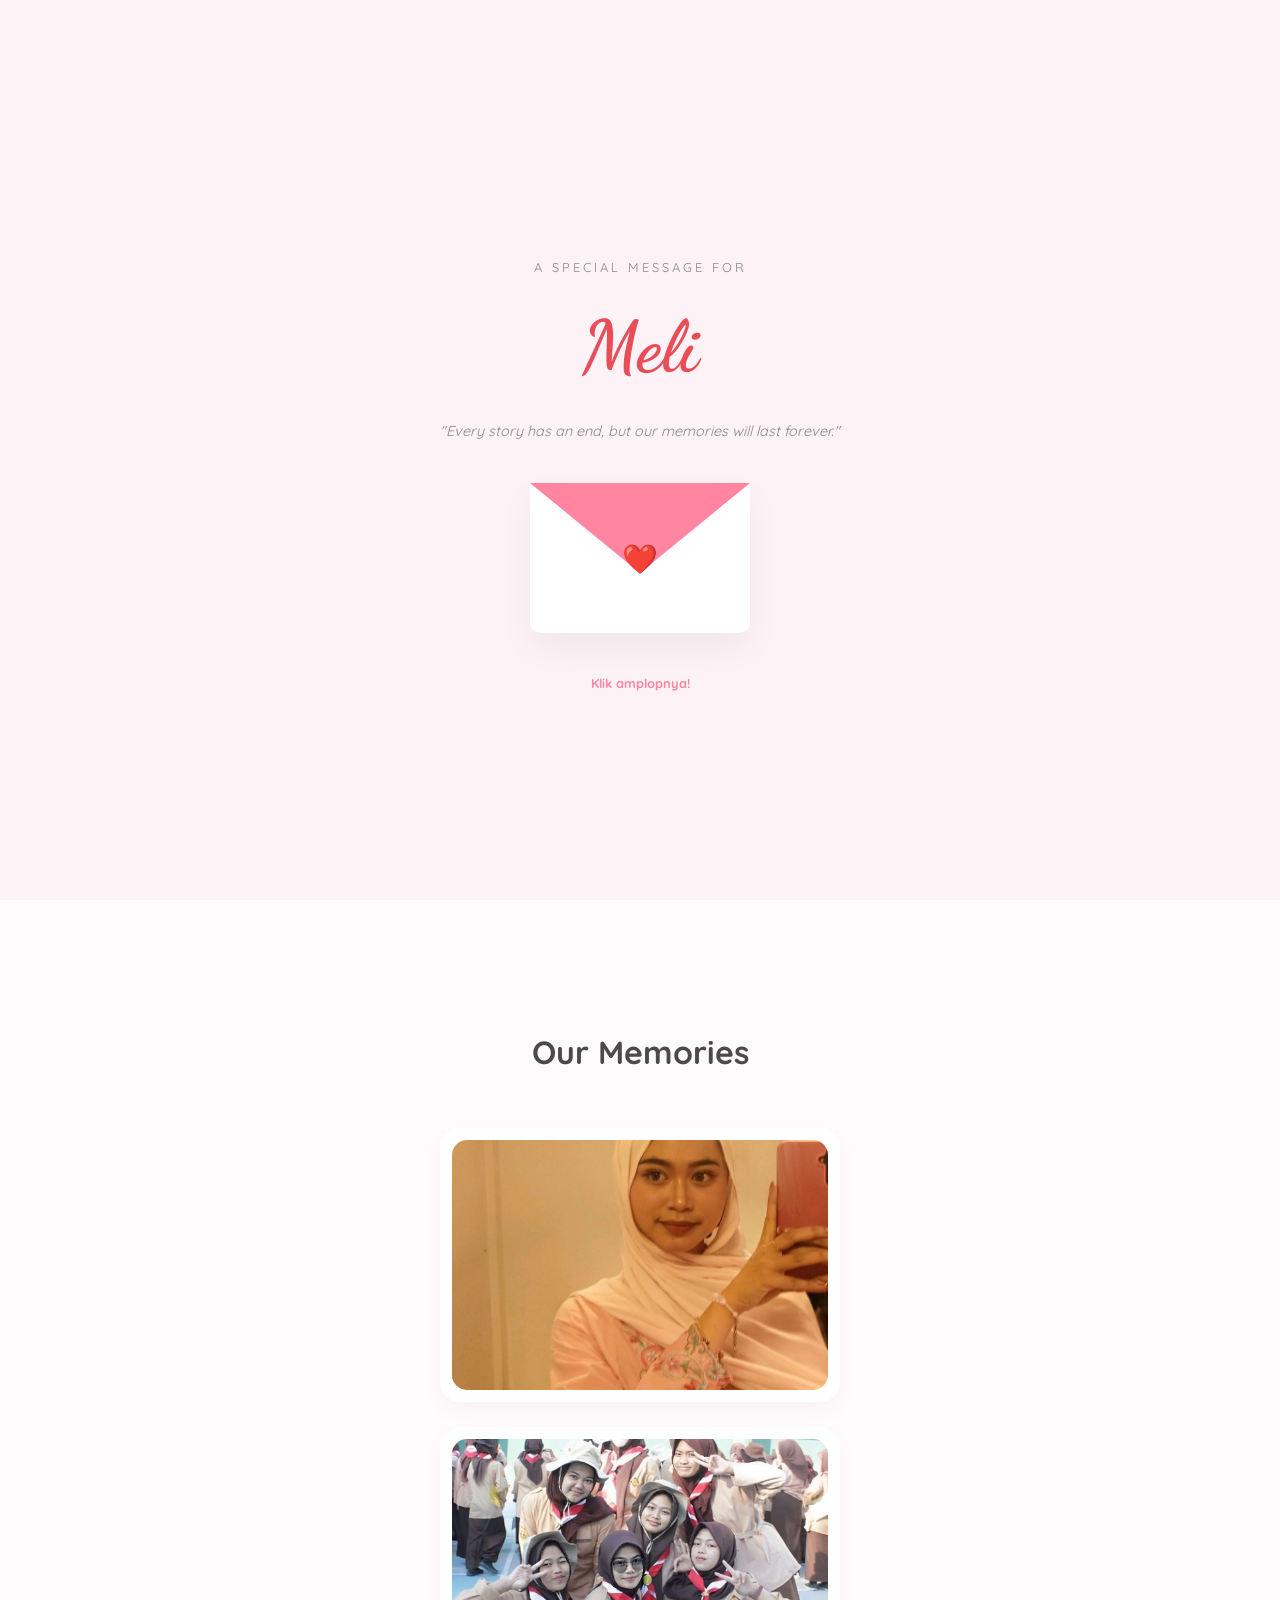
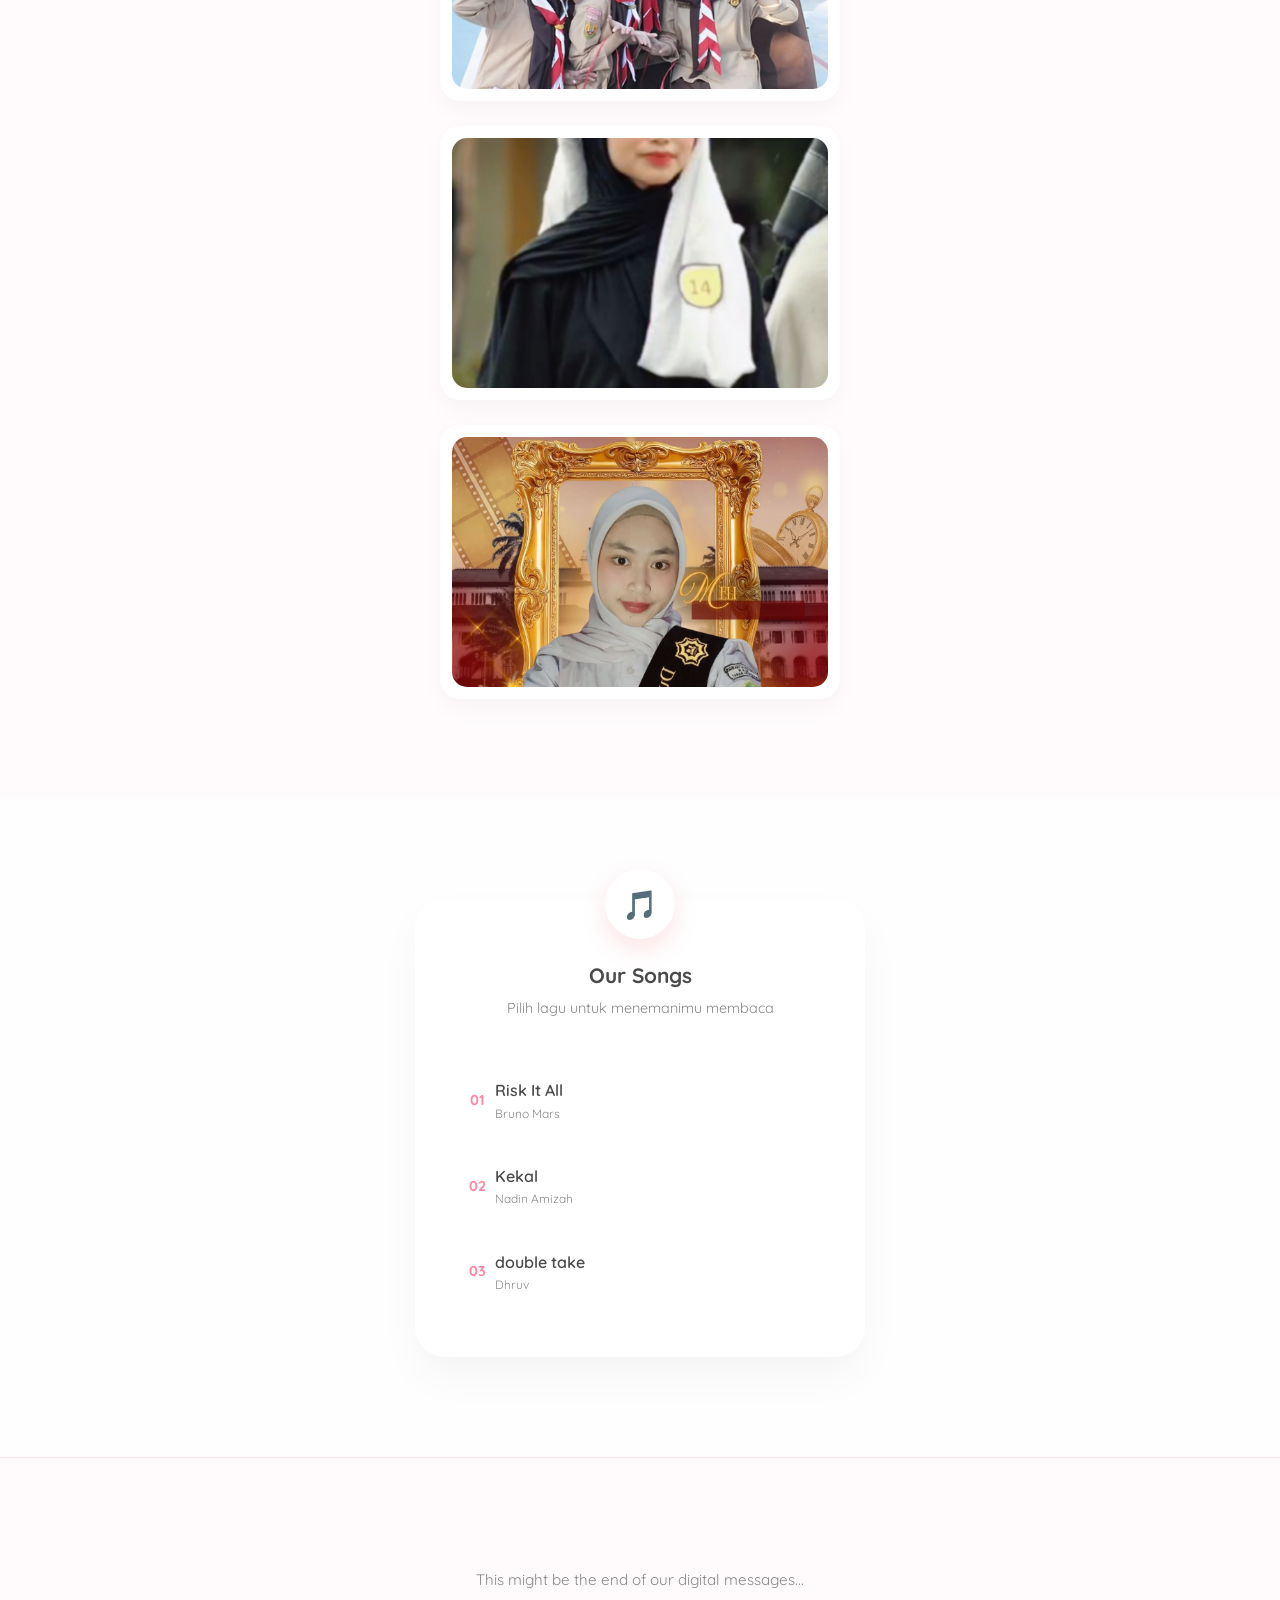
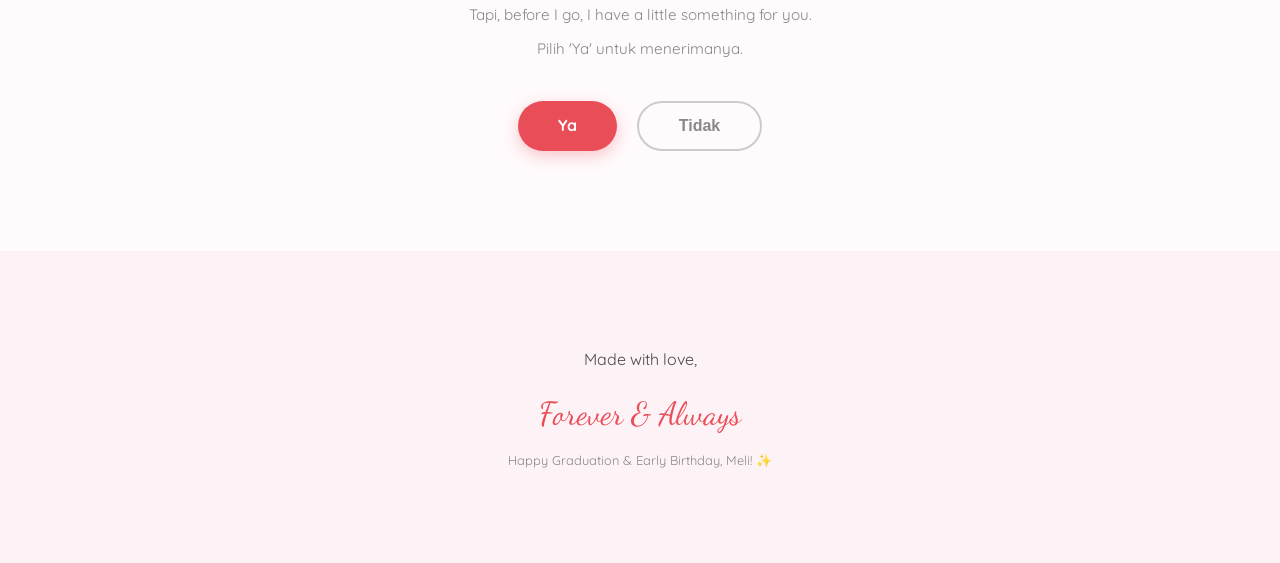
==== index.html @ a2db5033 "Add files via upload" ====
<!DOCTYPE html>
<html lang="id">
<head>
    <meta charset="UTF-8">
    <meta name="viewport" content="width=device-width, initial-scale=1.0">
    <title>A Special Message for Meli</title>
    
    <link rel="stylesheet" href="style.css">
    
    <link href="https://fonts.googleapis.com/css2?family=Dancing+Script:wght@700&family=Quicksand:wght@300;500;700&display=swap" rel="stylesheet">
</head>
<body>

    <section class="hero">
        <div class="content">
            <p class="subtitle">A SPECIAL MESSAGE FOR</p>
            <h1>Meli</h1>
            <p class="quote">"Every story has an end, but our memories will last forever."</p>
            
            <div class="envelope-wrapper" id="envelope">
                <div class="heart">❤️</div>
                <div class="letter">
                    <div class="letter-content">
    <h3>Dear Meli,</h3>
    
    <p>First of all, <b>Happy Graduation!</b> 🎉 Akhirnya ya, satu bab besar dalam hidupmu resmi selesai hari ini. Aku bener-bener bangga liat perjuanganmu, especially pas kamu lagi pusing-pusingnya ngurusin sidang KTI P2SM kemarin. You did it, and you did it wonderfully!</p>
    
    <p>Tadi aku baru aja liat jadwal sidang kelulusanmu, and I realized it's on May 4th—tepat di hari ulang tahunmu. So, double congratulations! <b>Happy Birthday and Happy Graduation!</b> I hope your new age brings you so much joy, love, and all the beautiful things you’ve been dreaming of.</p>

    <p>Please remember this: <b>You are always a winner.</b> Kamu perempuan yang sangat baik, Mel. Meskipun seringkali ada orang yang menyakitimu, I truly believe you are strong enough to face everything. You have that spark in you that no one can put out.</p>
    
    <p>I also want to say I'm sorry... Maaf karena aku sempat mengecewakanmu dengan belum bisa mengungkapkan siapa identitasku sebenarnya. And I'm sorry if I can only give you flowers and chocolates for now. I hope they can at least make you smile today.</p>

    <p>I know, <i>you don't have to know who I am, and you don't even have to remember me.</i> Kamu punya masa depan yang luar biasa cerah di depan sana, and I truly believe you'll achieve great things. Aku pun sama, I’ll be fighting for my own path too.</p>
    
    <p>But please know that <b>I will never forget you.</b> Semoga takdir is kind enough to let our paths cross again someday, di saat kita berdua udah jadi versi terbaik dari diri kita masing-masing. And who knows? Maybe then, fate will finally be on our side.</p>
    
    <p class="signature" style="font-style: italic; color: #ff85a1; margin-top: 25px; text-align: right;">
        Take care of yourself, Mel. <br>
        Your Secret Admin, signing off.
    </p>
</div>
                </div>
            </div>
            
            <p class="instruction">Klik amplopnya!</p>
        </div>
    </section>

    <section class="memories" id="memories">
        <h2>Our Memories</h2>
        <div class="photo-gallery">
            <div class="photo-card"><img src="meli\memori 1.jpg" alt="Memory 1"></div>
            <div class="photo-card"><img src="meli\memori 2.jpg" alt="Memory 2"></div>
            <div class="photo-card"><img src="meli\memori 3.png" alt="Memory 3"></div>
            <div class="photo-card"><img src="meli\memori 4.jpg" alt="Memory 4"></div>
        </div>
    </section>

    <section class="songs" id="songs">
        <div class="playlist-container">
            <div class="playlist-header">
                <div class="icon-circle">🎵</div>
                <h3>Our Songs</h3>
                <p>Pilih lagu untuk menemanimu membaca</p>
            </div>
            
            <div class="song-list">
                <div class="song-item" onclick="playAudio('Risk It All_spotdown.org.mp3', this)">
                    <div class="song-index">01</div>
                    <div class="song-details">
                        <span class="song-title">Risk It All</span>
                        <span class="song-artist">Bruno Mars</span>
                    </div>
                    <div class="play-indicator">▶</div>
                </div>

                <div class="song-item" onclick="playAudio('Kekal_spotdown.org.mp3', this)">
                    <div class="song-index">02</div>
                    <div class="song-details">
                        <span class="song-title">Kekal</span>
                        <span class="song-artist">Nadin Amizah</span>
                    </div>
                    <div class="play-indicator">▶</div>
                </div>
                
                <div class="song-item" onclick="playAudio('double take_spotdown.org.mp3', this)">
                    <div class="song-index">03</div>
                    <div class="song-details">
                        <span class="song-title">double take</span>
                        <span class="song-artist">Dhruv</span>
                    </div>
                    <div class="play-indicator">▶</div>
                </div>
            </div>
        </div>
    </section>

    <section class="closure-section">
        <div class="content">
            <p>This might be the end of our digital messages...</p>
            <p>Tapi, before I go, I have a little something for you.</p>
            <p>Pilih 'Ya' untuk menerimanya.</p>
            
            <div class="action-buttons">
                <a href="cinta.html" class="btn btn-yes">Ya</a>
                <button class="btn btn-no" onclick="alert('Think twice, Meli... Don\'t say no just yet.')">Tidak</button>
            </div>
        </div>
    </section>

    <audio id="mainAudio"></audio>

    <footer class="footer">
        <p>Made with love,</p>
        <p class="brand">Forever & Always</p>
        <p class="grad-text">Happy Graduation & Early Birthday, Meli! ✨</p>
    </footer>

    <script src="script.js"></script>
</body>
</html>
---- style.css ----
/* --- CSS DASAR & VARIABEL --- */
:root {
    --pink-bg: #fdf2f5;
    --pink-primary: #e94d58;
    --pink-soft: #ff85a1;
    --white: #ffffff;
    --gray-text: #4a4a4a;
    --gray-sub: #888;
}

* { box-sizing: border-box; }

body {
    margin: 0;
    padding: 0;
    background-color: var(--pink-bg);
    font-family: 'Quicksand', sans-serif;
    color: var(--gray-text);
    overflow-x: hidden;
    line-height: 1.6;
}

.content, .container {
    width: 100%;
    max-width: 500px;
    margin: 0 auto;
    padding: 0 20px;
}

/* --- STYLING SECTION 1: HERO & AMPLOP --- */
.hero {
    min-height: 100vh;
    display: flex;
    flex-direction: column;
    justify-content: center;
    align-items: center;
    text-align: center;
    padding-top: 50px;
}

.subtitle { letter-spacing: 3px; font-size: 0.8rem; color: var(--gray-sub); }

h1 {
    font-family: 'Dancing Script', cursive;
    font-size: 4.5rem;
    color: var(--pink-primary);
    margin: 10px 0;
}

.quote { font-style: italic; color: var(--gray-sub); margin-bottom: 40px; font-size: 0.9rem; }

/* KUNCI PERBAIKAN: Styling Amplop Utama */
/* Container Utama Amplop */
.envelope-wrapper {
    position: relative;
    width: 220px;
    height: 150px;
    background: var(--white); /* Badan amplop */
    margin: 0 auto;
    border-radius: 0 0 10px 10px;
    box-shadow: 0 15px 35px rgba(0,0,0,0.05);
    cursor: pointer;
    z-index: 10;
    
    /* PENTING: Sembunyikan apapun yang keluar dari kotak amplop saat tertutup */
    overflow: hidden; 
    transition: overflow 0s 0.5s; /* Tunda perubahan overflow agar surat bisa naik */
}

/* Saat Amplop Terbuka: Izinkan surat keluar */
.envelope-wrapper.open {
    overflow: visible;
}

/* Kertas Surat di Dalam */
.letter {
    position: absolute;
    bottom: 5px; 
    left: 10px;
    width: 200px;
    height: 130px;
    background: var(--white);
    padding: 20px;
    transition: all 0.5s ease-in-out;
    z-index: 2; /* Di bawah penutup segitiga */
    border-radius: 5px;
    
    /* Sembunyikan teks saat di dalam amplop */
    display: flex;
    flex-direction: column;
    opacity: 0; 
}

/* Saat Terbuka: Munculkan surat dan naik ke atas */
.envelope-wrapper.open .letter {
    opacity: 1;
    transform: translateY(-130px); /* Surat naik keluar */
    height: 350px; /* Panjang surat saat terbuka */
    width: 260px;
    left: -20px;
    z-index: 5;
    overflow-y: auto; /* Aktifkan scroll untuk pesan panjang */
}

/* Segitiga Penutup (Bagian Atas) */
.envelope-wrapper::before {
    content: '';
    position: absolute;
    top: 0; left: 0;
    z-index: 4; /* Tutupi surat saat tertutup */
    border-left: 110px solid transparent;
    border-right: 110px solid transparent;
    border-top: 90px solid var(--pink-soft);
    transform-origin: top;
    transition: all 0.5s ease-in-out;
}

.envelope-wrapper.open::before {
    transform: rotateX(180deg);
    z-index: 1; /* Pindah ke belakang saat terbuka */
}

/* KUNCI PERBAIKAN: Saat Amplop Terbuka (Surat Panjang + Scroll) */
.envelope-wrapper.open .letter {
    transform: translateY(-130px); /* Naik keluar amplop */
    height: 320px; /* Surat jadi panjang saat di luar */
    width: 260px;  /* Surat sedikit melebar agar teks tidak sesak */
    left: -20px;   /* Penyesuaian posisi tengah */
    z-index: 5;    /* Pindah ke paling depan */
    
    /* KUNCI: Aktifkan scroll hanya saat sudah di luar */
    overflow-y: auto; 
    overflow-x: hidden;
    padding: 20px;
    box-shadow: 0 10px 30px rgba(0,0,0,0.15);
}

/* Styling Isi Teks Surat */
.letter-content {
    text-align: left;
    font-size: 0.85rem;
    line-height: 1.6;
    color: var(--gray-text);
    height: 100%;
    padding-right: 5px;
}

.letter-content h3 {
    font-family: 'Dancing Script', cursive;
    color: var(--pink-primary);
    margin-top: 0;
    font-size: 1.5rem;
}

/* Kustomisasi scrollbar surat */
.letter::-webkit-scrollbar { width: 3px; }
.letter::-webkit-scrollbar-thumb { background: var(--pink-soft); border-radius: 10px; }

/* Ikon Hati */
.heart {
    position: absolute;
    top: 50%; left: 50%;
    transform: translate(-50%, -50%);
    z-index: 5;
    font-size: 1.8rem;
    transition: 0.3s ease;
}

/* Hati menghilang saat terbuka supaya tidak menutupi teks */
.envelope-wrapper.open .heart {
    opacity: 0;
}

.instruction { margin-top: 40px; color: var(--pink-soft); font-size: 0.8rem; font-weight: bold; }

/* --- CSS SECTION 2: GALERI MEMORI --- */
.memories { padding: 100px 0; background: #fffafb; text-align: center;}
.memories h2 { font-size: 2rem; margin-bottom: 50px; color: var(--gray-text); font-weight: 700; }
.photo-gallery { display: flex; flex-direction: column; gap: 25px; align-items: center;}

.photo-card {
    background: var(--white);
    padding: 12px;
    border-radius: 20px;
    box-shadow: 0 10px 25px rgba(0,0,0,0.03);
    width: 90%;
    max-width: 400px;
}

.photo-card img {
    width: 100%;
    height: 250px;
    object-fit: cover;
    border-radius: 15px;
    display: block;
}

/* --- CSS SECTION 3: PLAYLIST --- */
.songs { padding: 100px 0; background-color: #fefefe; }

.playlist-container {
    width: 90%;
    max-width: 450px;
    margin: 0 auto;
    background: white;
    border-radius: 30px;
    padding: 30px 20px;
    box-shadow: 0 20px 40px rgba(0,0,0,0.04);
}

.playlist-header { text-align: center; margin-bottom: 30px; }

.icon-circle {
    width: 70px; height: 70px; 
    background: var(--white);
    border-radius: 50%; display: flex; justify-content: center; align-items: center;
    margin: -60px auto 20px; 
    font-size: 1.8rem;
    box-shadow: 0 10px 25px rgba(233, 77, 88, 0.15);
}

.playlist-header h3 { font-size: 1.3rem; margin: 0; color: var(--gray-text); font-weight: 700; }
.playlist-header p { color: var(--gray-sub); font-size: 0.9rem; margin-top: 5px; }

.song-list { padding: 10px; }

.song-item {
    display: flex; align-items: center; padding: 18px 15px;
    margin-bottom: 5px; border-radius: 15px; cursor: pointer; transition: 0.3s ease;
}

.song-item:hover { background: var(--pink-bg); transform: translateY(-2px); }
.song-item.active { background: #ffe4e9; }

.song-index { width: 35px; font-weight: 700; color: var(--pink-soft); font-size: 0.9rem; text-align: center;}
.song-details { flex-grow: 1; text-align: left; display: flex; flex-direction: column; }
.song-title { font-weight: 600; color: var(--gray-text); font-size: 1rem; }
.song-artist { font-size: 0.75rem; color: var(--gray-sub); }
.play-indicator { color: var(--pink-soft); font-size: 0.7rem; opacity: 0; transition: 0.3s; }
.song-item:hover .play-indicator, .song-item.active .play-indicator { opacity: 1; }

/* --- SECTION 4: TOMBOL PERPISAHAN AKHIR --- */
.closure-section {
    padding: 100px 0;
    text-align: center;
    background: #fffafb;
    border-top: 1px solid #ffe4e9;
}

.closure-section p { color: var(--gray-sub); font-size: 0.95rem; margin: 10px 0; }

.action-buttons {
    display: flex;
    justify-content: center;
    gap: 20px;
    margin-top: 40px;
}

.btn {
    padding: 12px 40px;
    border-radius: 30px;
    font-weight: 700;
    font-size: 1rem;
    cursor: pointer;
    transition: 0.3s ease;
    border: none;
    text-decoration: none;
    display: inline-block;
}

.btn-yes {
    background-color: var(--pink-primary);
    color: white;
    box-shadow: 0 5px 15px rgba(233, 77, 88, 0.3);
}
.btn-yes:hover { background-color: var(--pink-soft); transform: scale(1.05); }

.btn-no {
    background-color: transparent;
    border: 2px solid #ccc;
    color: #888;
}
.btn-no:hover { border-color: #999; color: #666; background: #f0f0f0; }

/* --- CSS FOOTER --- */
.footer { padding: 80px 0; text-align: center; }
.brand { font-family: 'Dancing Script', cursive; font-size: 2rem; color: var(--pink-primary); margin: 0; }
.grad-text { font-size: 0.8rem; margin-top: 10px; color: var(--gray-sub); }
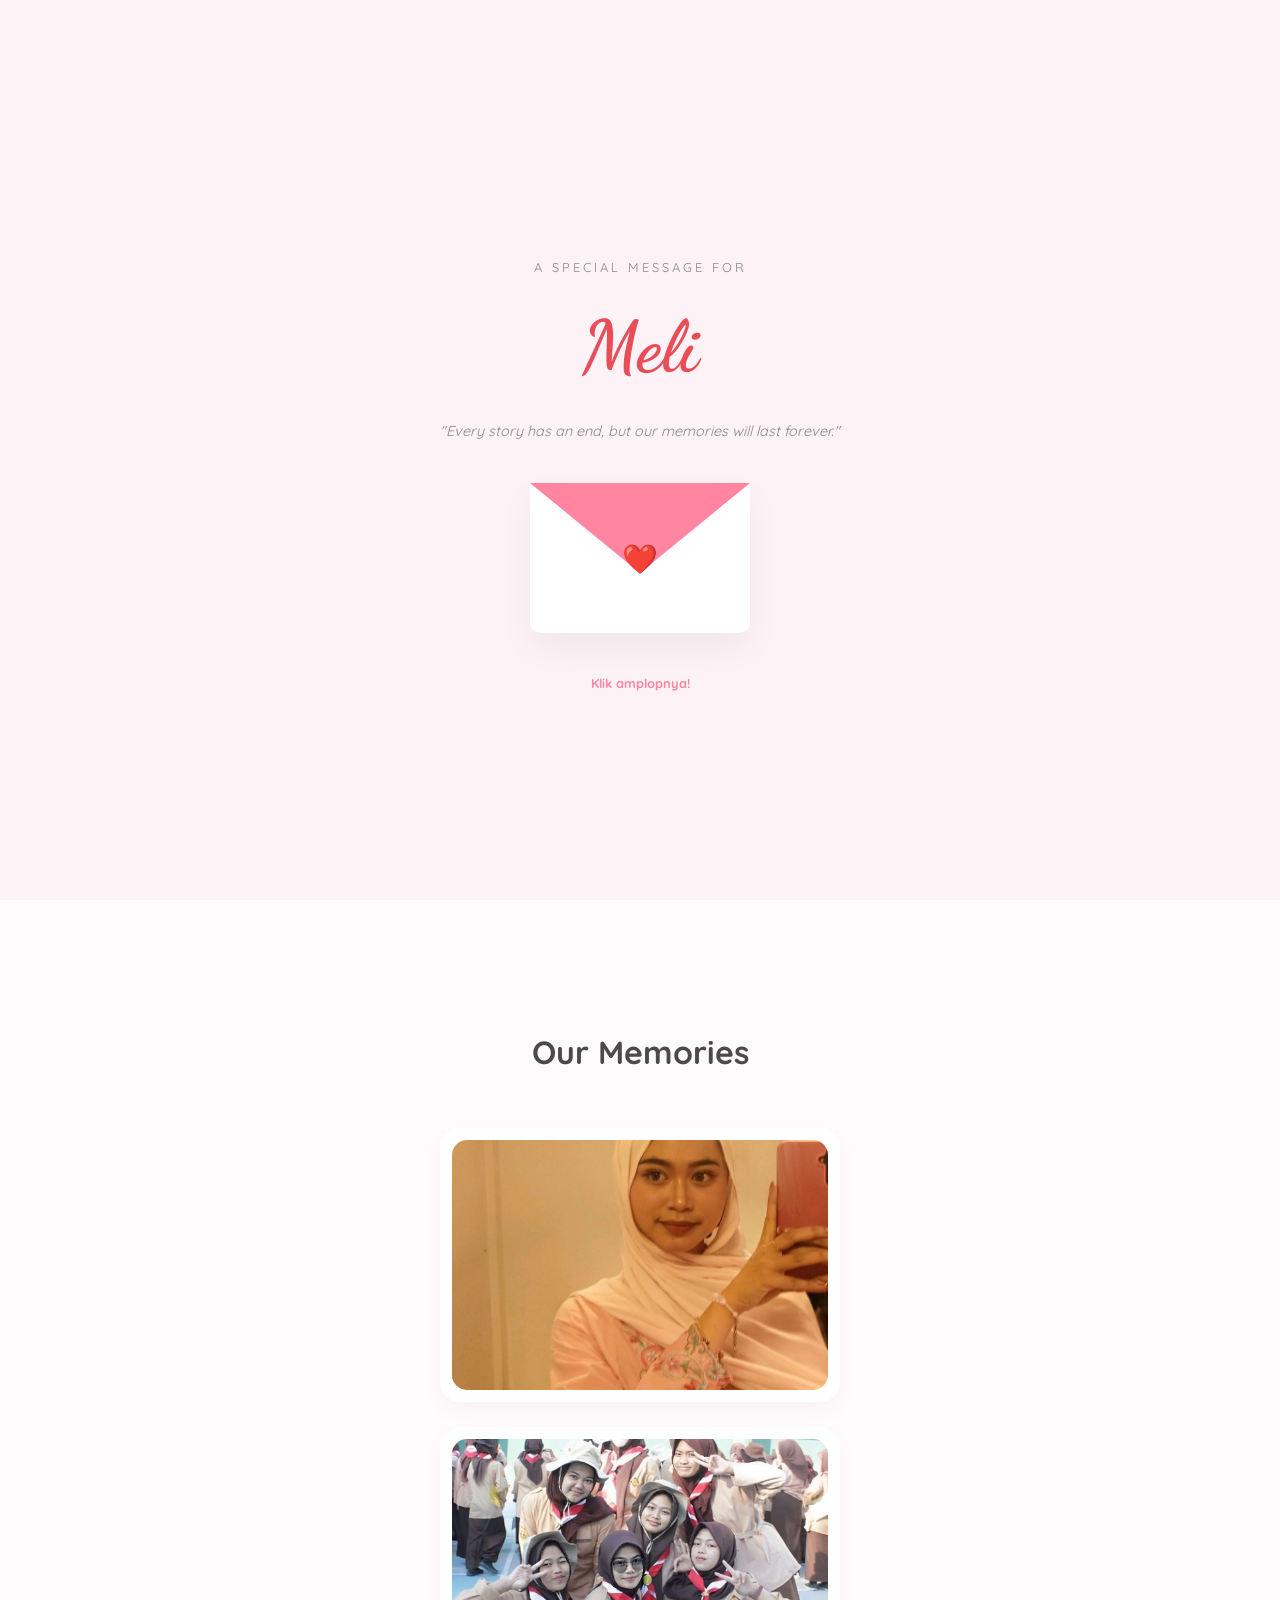
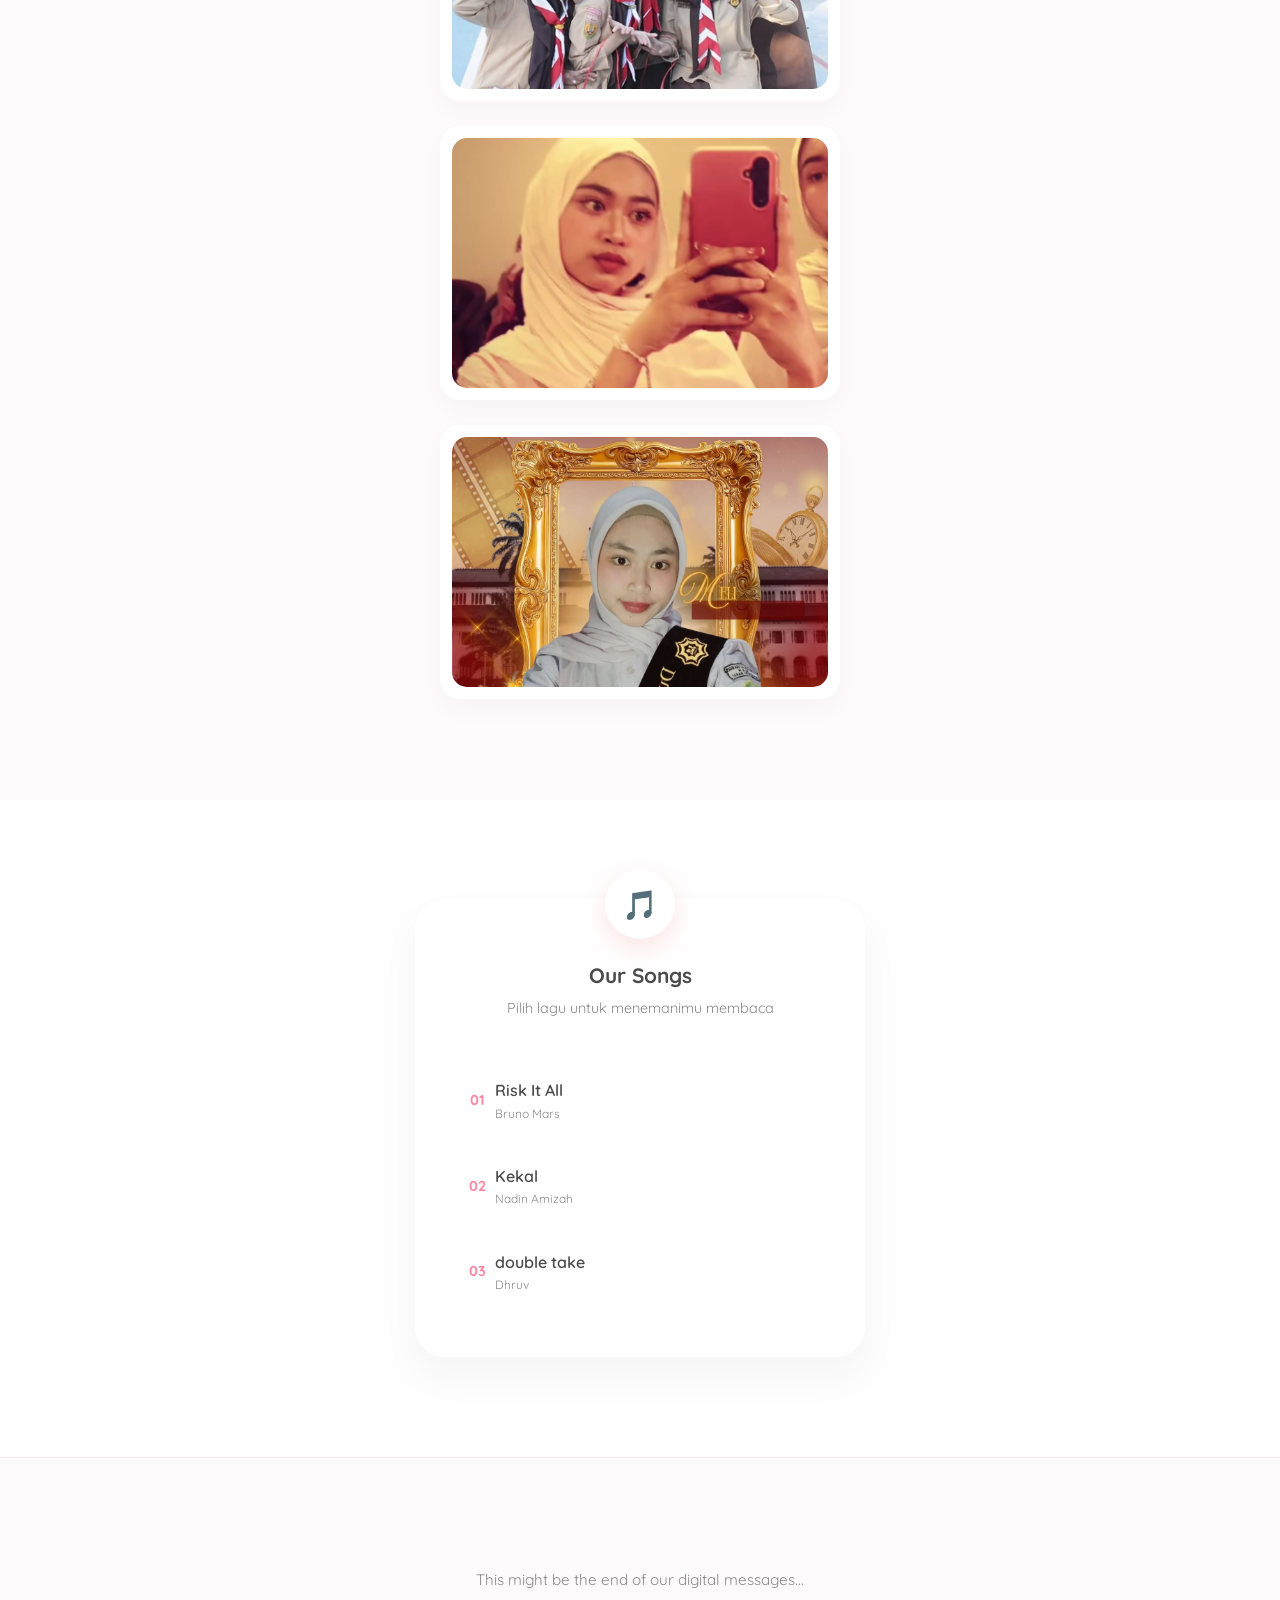
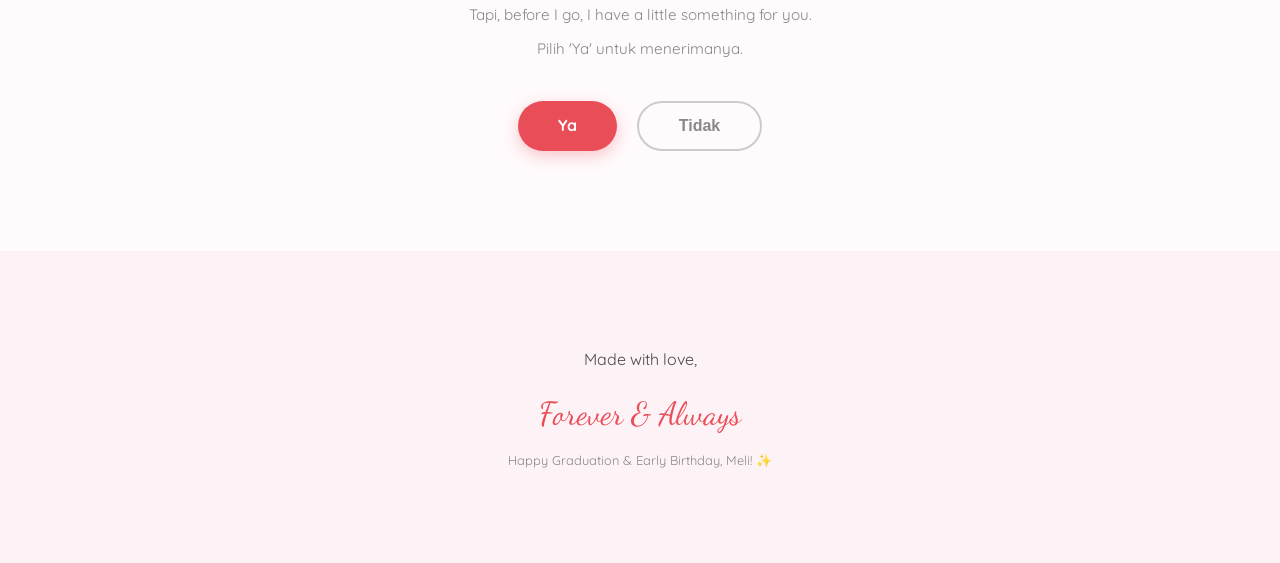
==== commit 7217c266: "Update index.html" ====
--- a/index.html
+++ b/index.html
@@ -25,19 +25,25 @@
     
     <p>First of all, <b>Happy Graduation!</b> 🎉 Akhirnya ya, satu bab besar dalam hidupmu resmi selesai hari ini. Aku bener-bener bangga liat perjuanganmu, especially pas kamu lagi pusing-pusingnya ngurusin sidang KTI P2SM kemarin. You did it, and you did it wonderfully!</p>
     
-    <p>Tadi aku baru aja liat jadwal sidang kelulusanmu, and I realized it's on May 4th—tepat di hari ulang tahunmu. So, double congratulations! <b>Happy Birthday and Happy Graduation!</b> I hope your new age brings you so much joy, love, and all the beautiful things you’ve been dreaming of.</p>
+    <p>Beberapa Hari lalu aku baru aja liat jadwal sidang kelulusanmu, and I realized it's on May 4th—tepat di hari ulang tahunmu. So, double congratulations! <b>Happy Birthday and Happy Graduation!</b> I hope your new age brings you so much joy, love, and all the beautiful things you’ve been dreaming of.</p>
 
     <p>Please remember this: <b>You are always a winner.</b> Kamu perempuan yang sangat baik, Mel. Meskipun seringkali ada orang yang menyakitimu, I truly believe you are strong enough to face everything. You have that spark in you that no one can put out.</p>
     
-    <p>I also want to say I'm sorry... Maaf karena aku sempat mengecewakanmu dengan belum bisa mengungkapkan siapa identitasku sebenarnya. And I'm sorry if I can only give you flowers and chocolates for now. I hope they can at least make you smile today.</p>
+    <p>Mel, aku juga ingin minta maaf... Di hari spesialmu ini, maaf karena aku tidak bisa memberikan kado apa-apa untukmu. Aku udah lihat story TikTok-mu yang soal kamu minta aku jujur soal Identitasku. Tapi satu hal yang perlu kamu tahu, aku selalu jujur soal rasa kagumku ke kamu.</p>
 
-    <p>I know, <i>you don't have to know who I am, and you don't even have to remember me.</i> Kamu punya masa depan yang luar biasa cerah di depan sana, and I truly believe you'll achieve great things. Aku pun sama, I’ll be fighting for my own path too.</p>
+    <p>Sebenarnya jujur, terasa agak berat bagiku hari ini. Aku sadar setelah ini mungkin akan semakin langka untuk bisa melihatmu, bahkan mungkin hampir nggak akan pernah lagi. Tapi aku nggak boleh egois dan menghentikan perkembanganmu, karena kamu punya masa depan yang sangat cerah, entah kamu akan lanjut kuliah atau langsung kerja. I believe in you.</p>
+
+    <p>Alasanku belum mengungkap siapa aku sebenarnya karena aku merasa diriku belum cukup baik, Mel. Aku masihlah seorang "bajingan" yang sedang berjuang mencari jati diri, hehe. Aku juga sering lihat postingan ulangmu karena aku ingin tahu bagaimana suasana hatimu lewat sana. Tapi tenang saja, setelah ini aku nggak akan melakukannya lagi karena aku nggak mau kamu merasa risih atau aku mengganggu privasimu. <i>I’m truly sorry for that.</i></p>
+
+    <p>I know, <i>you don't have to know who I am, and you don't even have to remember me.</i> Tapi jika takdir memang tidak mempertemukan kita lagi, aku berdoa semoga kamu bertemu dengan pasangan yang jauh lebih baik, yang sangat menyayangi dan menghargaimu. Ingatlah, kamu akan selalu menjadi pemenang di mata orang yang tepat.</p>
     
-    <p>But please know that <b>I will never forget you.</b> Semoga takdir is kind enough to let our paths cross again someday, di saat kita berdua udah jadi versi terbaik dari diri kita masing-masing. And who knows? Maybe then, fate will finally be on our side.</p>
-    
+    <p>Semoga suatu hari nanti kita bertemu kembali dengan versi diri kita yang jauh lebih baik. <i>But for now, I’ll be fighting for my own path too.</i></p>
+
     <p class="signature" style="font-style: italic; color: #ff85a1; margin-top: 25px; text-align: right;">
         Take care of yourself, Mel. <br>
         Your Secret Admin, signing off.
+    </p>
+</div>
     </p>
 </div>
                 </div>
@@ -119,4 +125,4 @@
 
     <script src="script.js"></script>
 </body>
-</html>+</html>
